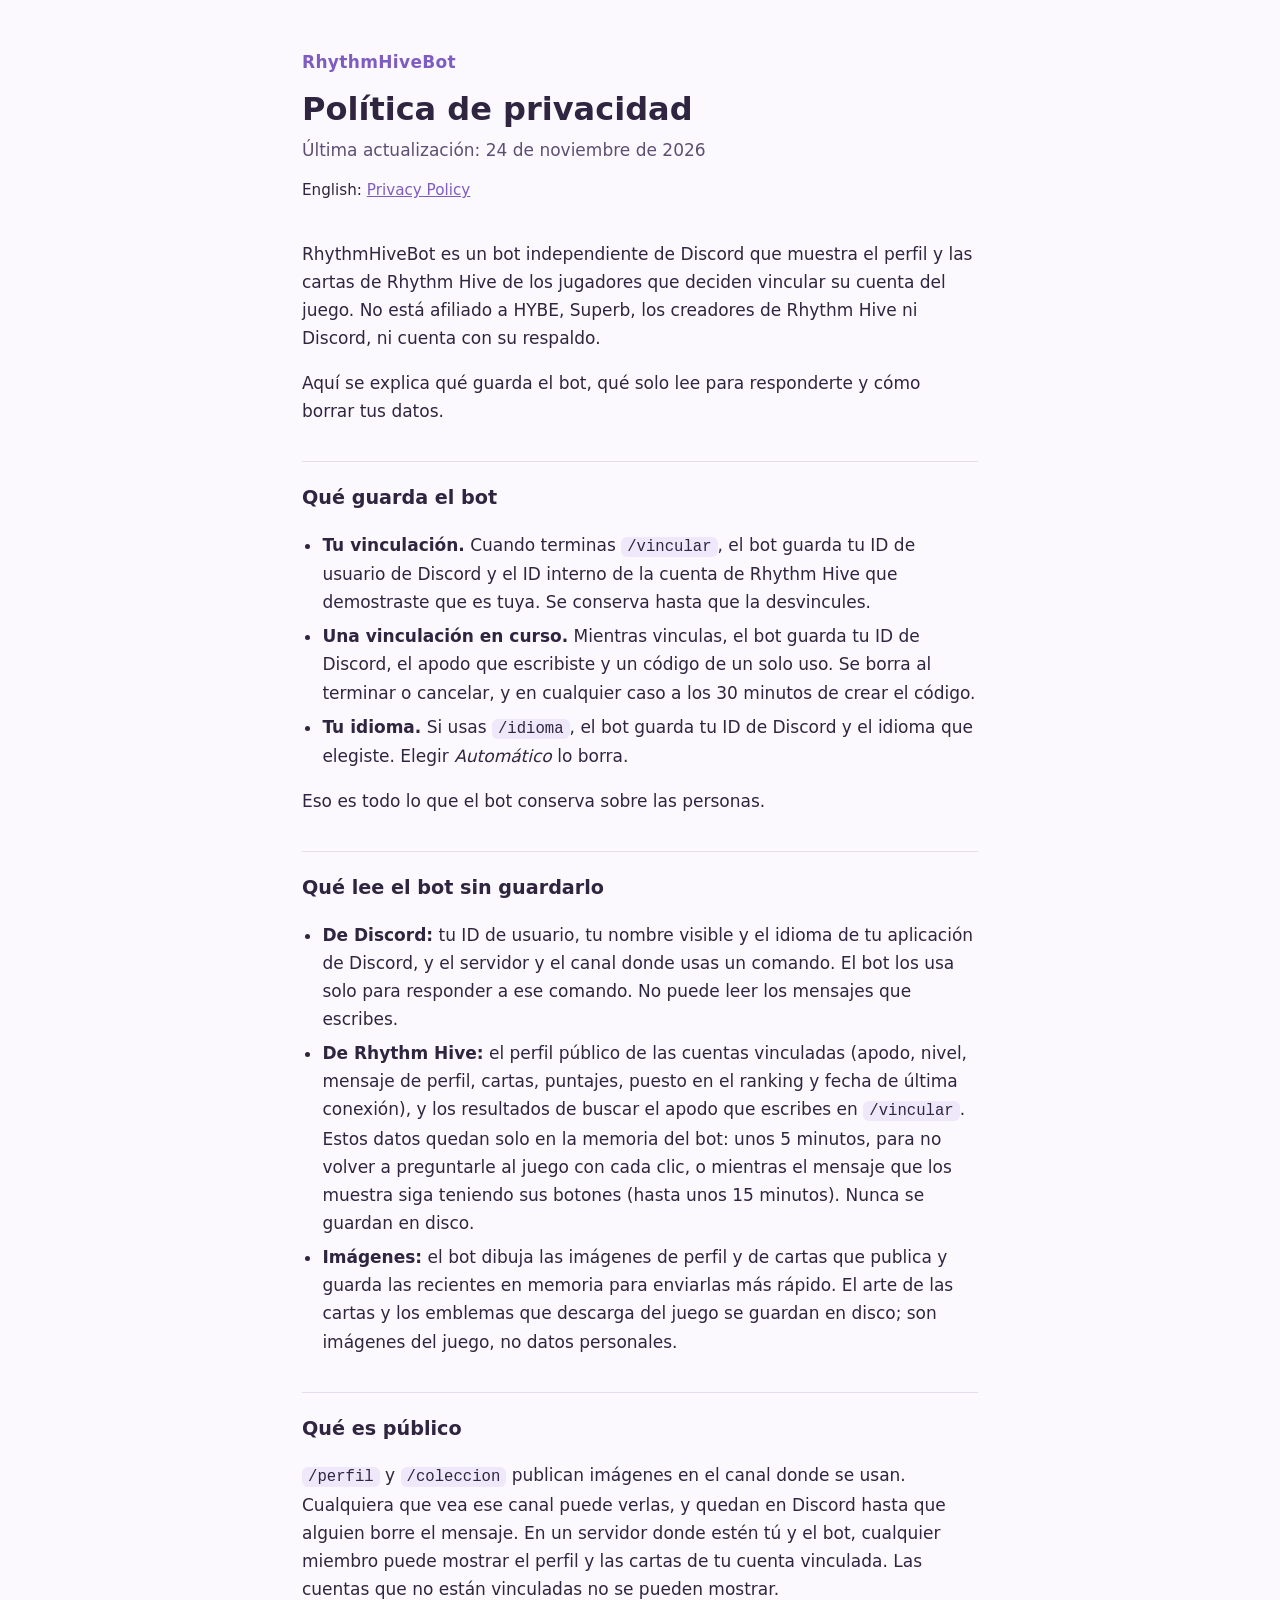
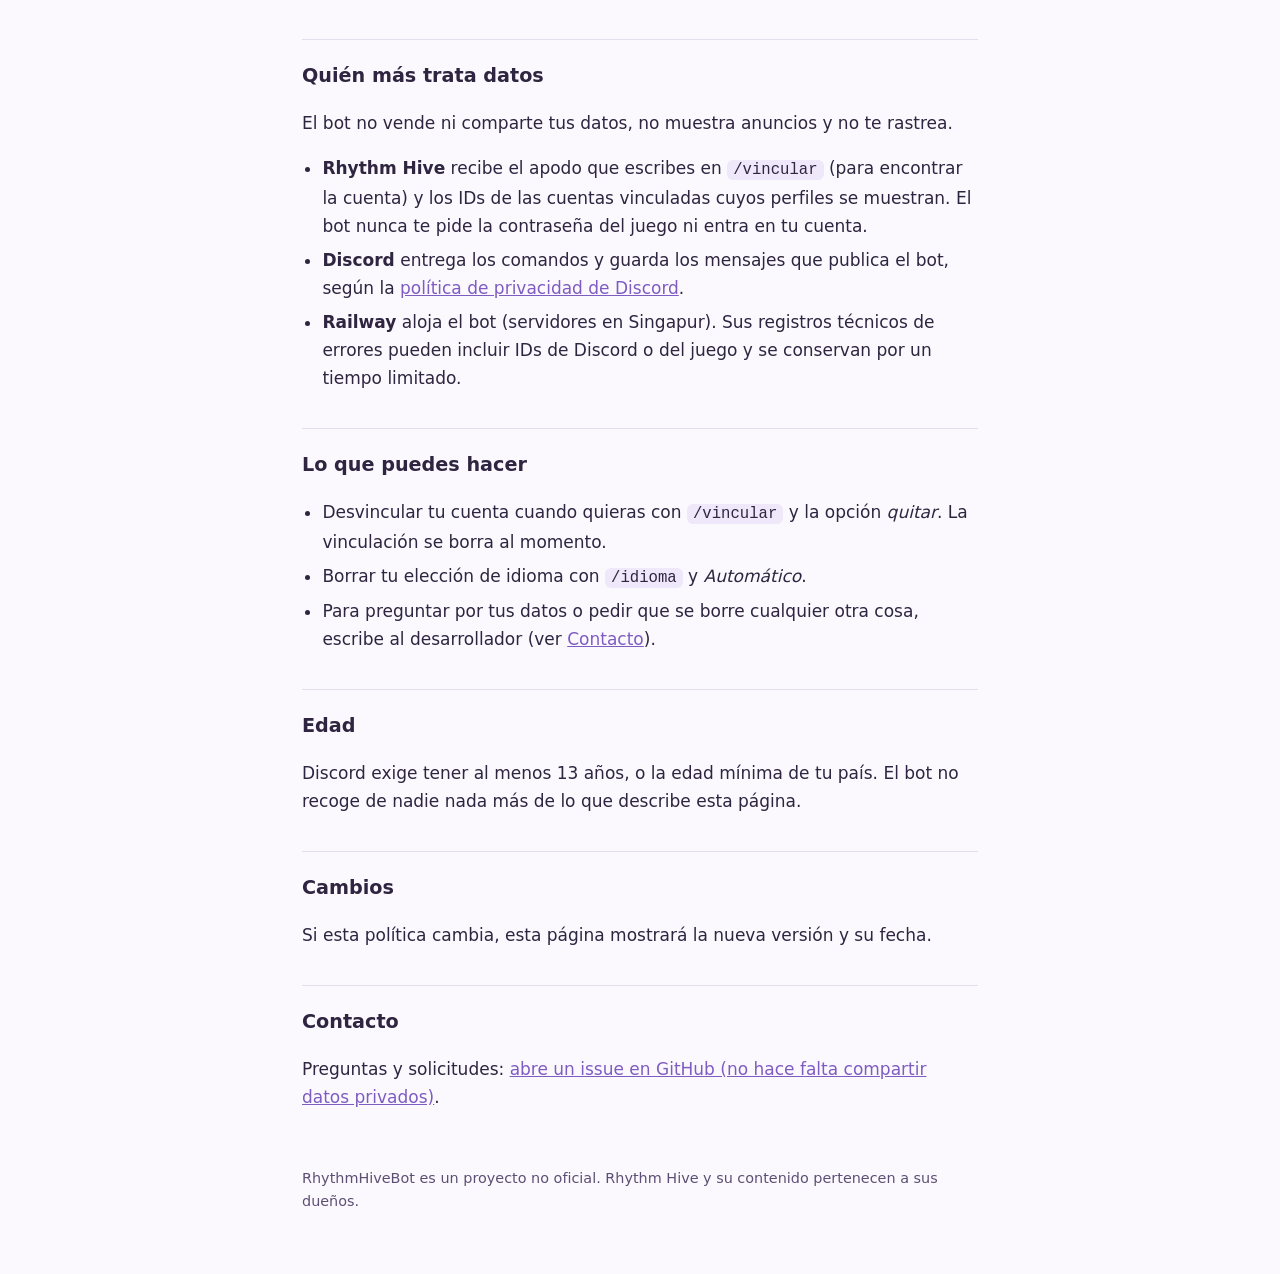
==== privacidad.html @ 5ef76ef1 "Términos del servicio y política de privacidad" ====
<!doctype html>
<html lang="es">
<head>
<meta charset="utf-8">
<meta name="viewport" content="width=device-width, initial-scale=1">
<title>Política de privacidad | RhythmHiveBot</title>
<meta name="description" content="Qué guarda RhythmHiveBot, qué solo lee y cómo borrar tus datos.">
<link rel="stylesheet" href="style.css">
</head>
<body>
<main>
<header>
  <a class="brand" href="./">RhythmHiveBot</a>
  <h1>Política de privacidad</h1>
  <p class="meta">Última actualización: 24 de noviembre de 2026</p>
  <p class="lang">English: <a href="privacy.html">Privacy Policy</a></p>
</header>

<p>RhythmHiveBot es un bot independiente de Discord que muestra el perfil y las cartas de Rhythm Hive de los jugadores que deciden vincular su cuenta del juego. No está afiliado a HYBE, Superb, los creadores de Rhythm Hive ni Discord, ni cuenta con su respaldo.</p>

<p>Aquí se explica qué guarda el bot, qué solo lee para responderte y cómo borrar tus datos.</p>

<h2>Qué guarda el bot</h2>
<ul>
  <li><strong>Tu vinculación.</strong> Cuando terminas <code>/vincular</code>, el bot guarda tu ID de usuario de Discord y el ID interno de la cuenta de Rhythm Hive que demostraste que es tuya. Se conserva hasta que la desvincules.</li>
  <li><strong>Una vinculación en curso.</strong> Mientras vinculas, el bot guarda tu ID de Discord, el apodo que escribiste y un código de un solo uso. Se borra al terminar o cancelar, y en cualquier caso a los 30 minutos de crear el código.</li>
  <li><strong>Tu idioma.</strong> Si usas <code>/idioma</code>, el bot guarda tu ID de Discord y el idioma que elegiste. Elegir <em>Automático</em> lo borra.</li>
</ul>
<p>Eso es todo lo que el bot conserva sobre las personas.</p>

<h2>Qué lee el bot sin guardarlo</h2>
<ul>
  <li><strong>De Discord:</strong> tu ID de usuario, tu nombre visible y el idioma de tu aplicación de Discord, y el servidor y el canal donde usas un comando. El bot los usa solo para responder a ese comando. No puede leer los mensajes que escribes.</li>
  <li><strong>De Rhythm Hive:</strong> el perfil público de las cuentas vinculadas (apodo, nivel, mensaje de perfil, cartas, puntajes, puesto en el ranking y fecha de última conexión), y los resultados de buscar el apodo que escribes en <code>/vincular</code>. Estos datos quedan solo en la memoria del bot: unos 5 minutos, para no volver a preguntarle al juego con cada clic, o mientras el mensaje que los muestra siga teniendo sus botones (hasta unos 15 minutos). Nunca se guardan en disco.</li>
  <li><strong>Imágenes:</strong> el bot dibuja las imágenes de perfil y de cartas que publica y guarda las recientes en memoria para enviarlas más rápido. El arte de las cartas y los emblemas que descarga del juego se guardan en disco; son imágenes del juego, no datos personales.</li>
</ul>

<h2>Qué es público</h2>
<p><code>/perfil</code> y <code>/coleccion</code> publican imágenes en el canal donde se usan. Cualquiera que vea ese canal puede verlas, y quedan en Discord hasta que alguien borre el mensaje. En un servidor donde estén tú y el bot, cualquier miembro puede mostrar el perfil y las cartas de tu cuenta vinculada. Las cuentas que no están vinculadas no se pueden mostrar.</p>

<h2>Quién más trata datos</h2>
<p>El bot no vende ni comparte tus datos, no muestra anuncios y no te rastrea.</p>
<ul>
  <li><strong>Rhythm Hive</strong> recibe el apodo que escribes en <code>/vincular</code> (para encontrar la cuenta) y los IDs de las cuentas vinculadas cuyos perfiles se muestran. El bot nunca te pide la contraseña del juego ni entra en tu cuenta.</li>
  <li><strong>Discord</strong> entrega los comandos y guarda los mensajes que publica el bot, según la <a href="https://discord.com/privacy">política de privacidad de Discord</a>.</li>
  <li><strong>Railway</strong> aloja el bot (servidores en Singapur). Sus registros técnicos de errores pueden incluir IDs de Discord o del juego y se conservan por un tiempo limitado.</li>
</ul>

<h2>Lo que puedes hacer</h2>
<ul>
  <li>Desvincular tu cuenta cuando quieras con <code>/vincular</code> y la opción <em>quitar</em>. La vinculación se borra al momento.</li>
  <li>Borrar tu elección de idioma con <code>/idioma</code> y <em>Automático</em>.</li>
  <li>Para preguntar por tus datos o pedir que se borre cualquier otra cosa, escribe al desarrollador (ver <a href="#contacto">Contacto</a>).</li>
</ul>

<h2>Edad</h2>
<p>Discord exige tener al menos 13 años, o la edad mínima de tu país. El bot no recoge de nadie nada más de lo que describe esta página.</p>

<h2>Cambios</h2>
<p>Si esta política cambia, esta página mostrará la nueva versión y su fecha.</p>

<h2 id="contacto">Contacto</h2>
<p>Preguntas y solicitudes: <a href="https://github.com/oscirissss/rhythmhivebot-legal/issues">abre un issue en GitHub (no hace falta compartir datos privados)</a>.</p>

<footer>RhythmHiveBot es un proyecto no oficial. Rhythm Hive y su contenido pertenecen a sus dueños.</footer>
</main>
</body>
</html>
---- style.css ----
:root {
  --ink: #2f2540;
  --soft: #5d4f74;
  --accent: #7f5cc1;
  --accent-soft: #efe7fa;
  --line: #e4dcef;
  --page: #fbf9fe;
}

* { box-sizing: border-box; }

html { -webkit-text-size-adjust: 100%; }

body {
  margin: 0;
  background: var(--page);
  color: var(--ink);
  font: 17px/1.65 system-ui, -apple-system, "Segoe UI", Roboto, "Helvetica Neue", Arial, sans-serif;
}

main {
  max-width: 720px;
  margin: 0 auto;
  padding: 48px 22px 72px;
}

header { margin-bottom: 36px; }

.brand {
  display: inline-block;
  font-weight: 700;
  letter-spacing: .02em;
  color: var(--accent);
  text-decoration: none;
  margin-bottom: 14px;
}

h1 {
  font-size: 2rem;
  line-height: 1.2;
  margin: 0 0 8px;
}

.meta { color: var(--soft); margin: 0; }

.lang { margin-top: 14px; font-size: .95rem; }
.lang a { color: var(--accent); }

h2 {
  font-size: 1.2rem;
  margin: 36px 0 8px;
  padding-top: 20px;
  border-top: 1px solid var(--line);
}

p, li { color: var(--ink); }
ul { padding-left: 1.2em; }
li { margin: 6px 0; }

a { color: var(--accent); }

code {
  background: var(--accent-soft);
  border-radius: 6px;
  padding: 1px 6px;
  font-size: .92em;
}

.note {
  background: var(--accent-soft);
  border-radius: 12px;
  padding: 14px 18px;
  margin: 18px 0;
}

.cards { list-style: none; padding: 0; margin: 28px 0 0; }
.cards li { margin: 0 0 12px; }
.cards a {
  display: block;
  padding: 18px 20px;
  border: 1px solid var(--line);
  border-radius: 14px;
  background: #fff;
  text-decoration: none;
  color: var(--ink);
  font-weight: 600;
}
.cards a span { display: block; font-weight: 400; color: var(--soft); font-size: .95rem; }
.cards a:hover { border-color: var(--accent); }

footer {
  margin-top: 56px;
  color: var(--soft);
  font-size: .9rem;
}
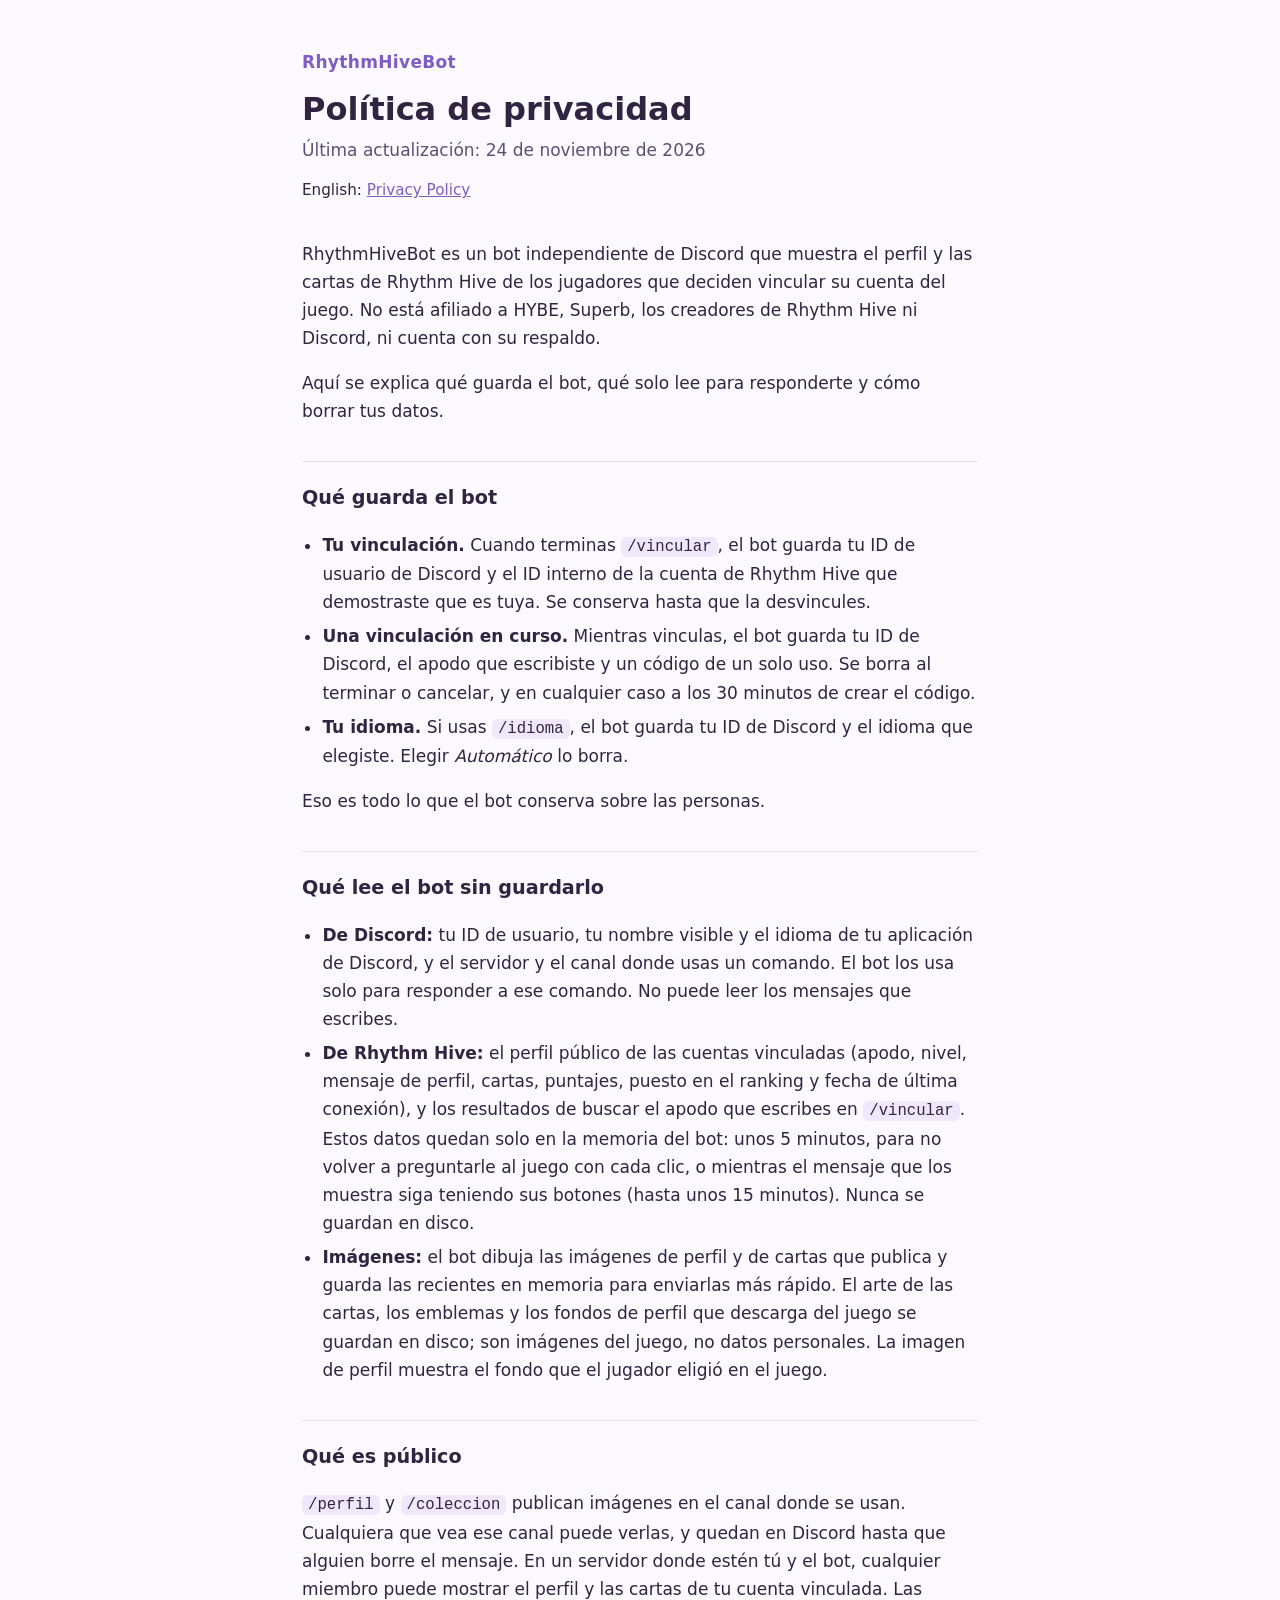
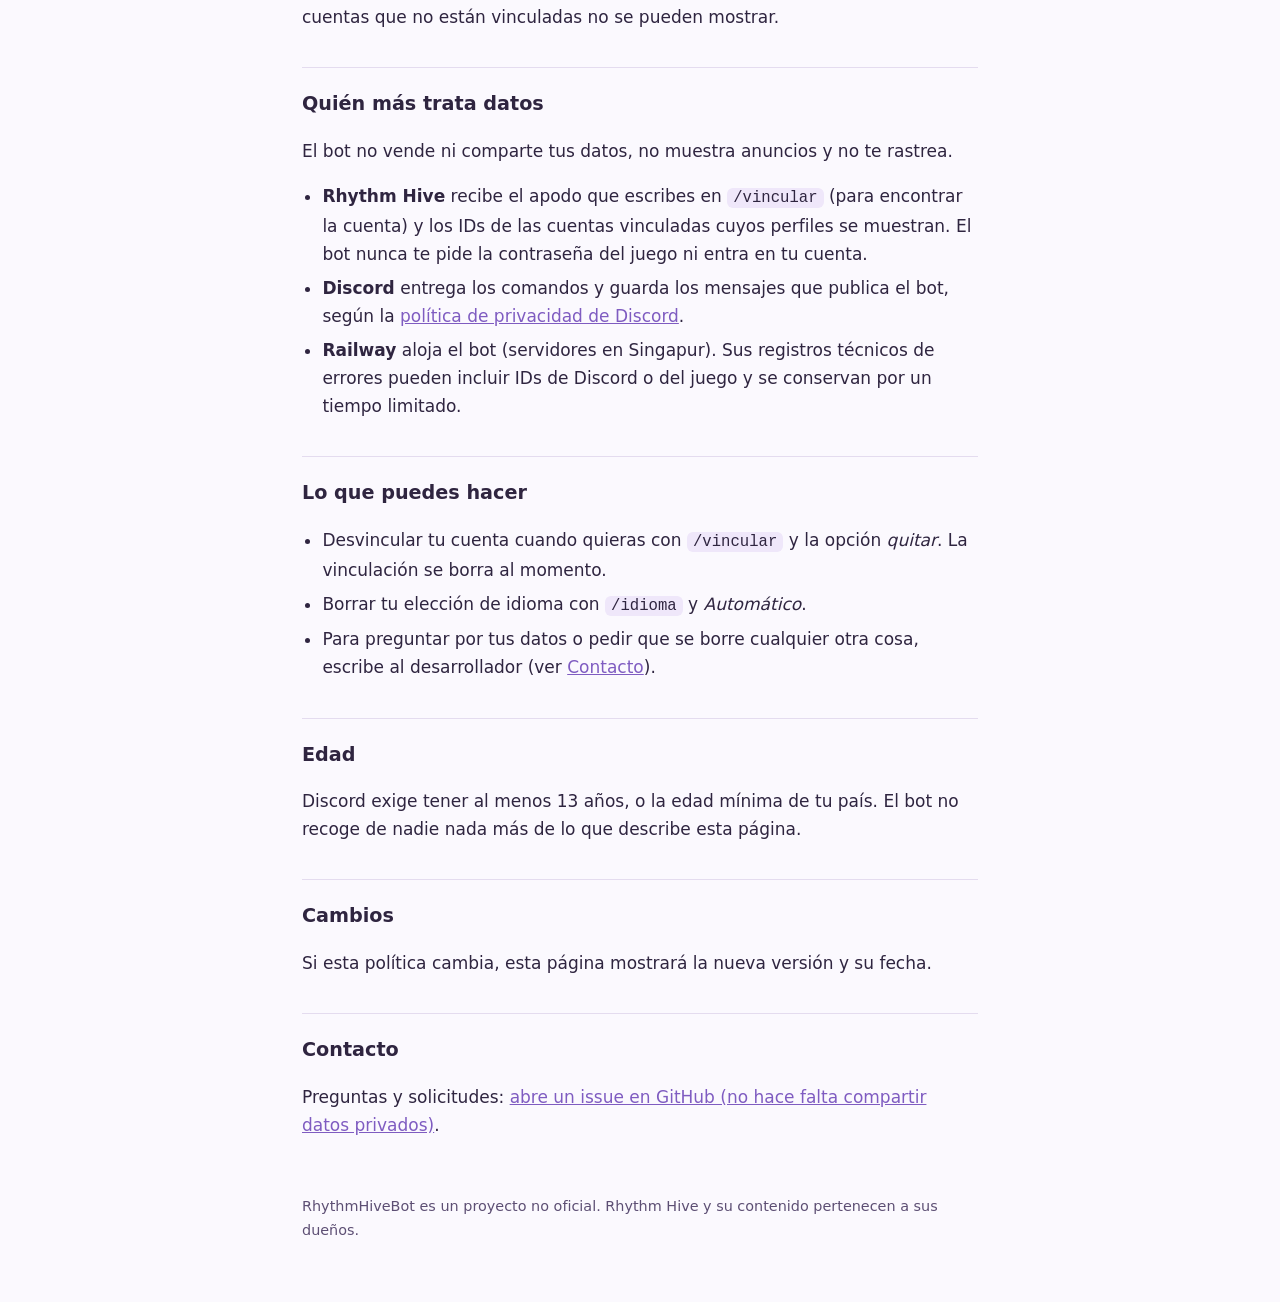
==== commit 0d8b5560: "Privacidad: los fondos de perfil también se guardan como imágenes del juego" ====
--- a/privacidad.html
+++ b/privacidad.html
@@ -32,7 +32,7 @@
 <ul>
   <li><strong>De Discord:</strong> tu ID de usuario, tu nombre visible y el idioma de tu aplicación de Discord, y el servidor y el canal donde usas un comando. El bot los usa solo para responder a ese comando. No puede leer los mensajes que escribes.</li>
   <li><strong>De Rhythm Hive:</strong> el perfil público de las cuentas vinculadas (apodo, nivel, mensaje de perfil, cartas, puntajes, puesto en el ranking y fecha de última conexión), y los resultados de buscar el apodo que escribes en <code>/vincular</code>. Estos datos quedan solo en la memoria del bot: unos 5 minutos, para no volver a preguntarle al juego con cada clic, o mientras el mensaje que los muestra siga teniendo sus botones (hasta unos 15 minutos). Nunca se guardan en disco.</li>
-  <li><strong>Imágenes:</strong> el bot dibuja las imágenes de perfil y de cartas que publica y guarda las recientes en memoria para enviarlas más rápido. El arte de las cartas y los emblemas que descarga del juego se guardan en disco; son imágenes del juego, no datos personales.</li>
+  <li><strong>Imágenes:</strong> el bot dibuja las imágenes de perfil y de cartas que publica y guarda las recientes en memoria para enviarlas más rápido. El arte de las cartas, los emblemas y los fondos de perfil que descarga del juego se guardan en disco; son imágenes del juego, no datos personales. La imagen de perfil muestra el fondo que el jugador eligió en el juego.</li>
 </ul>
 
 <h2>Qué es público</h2>
